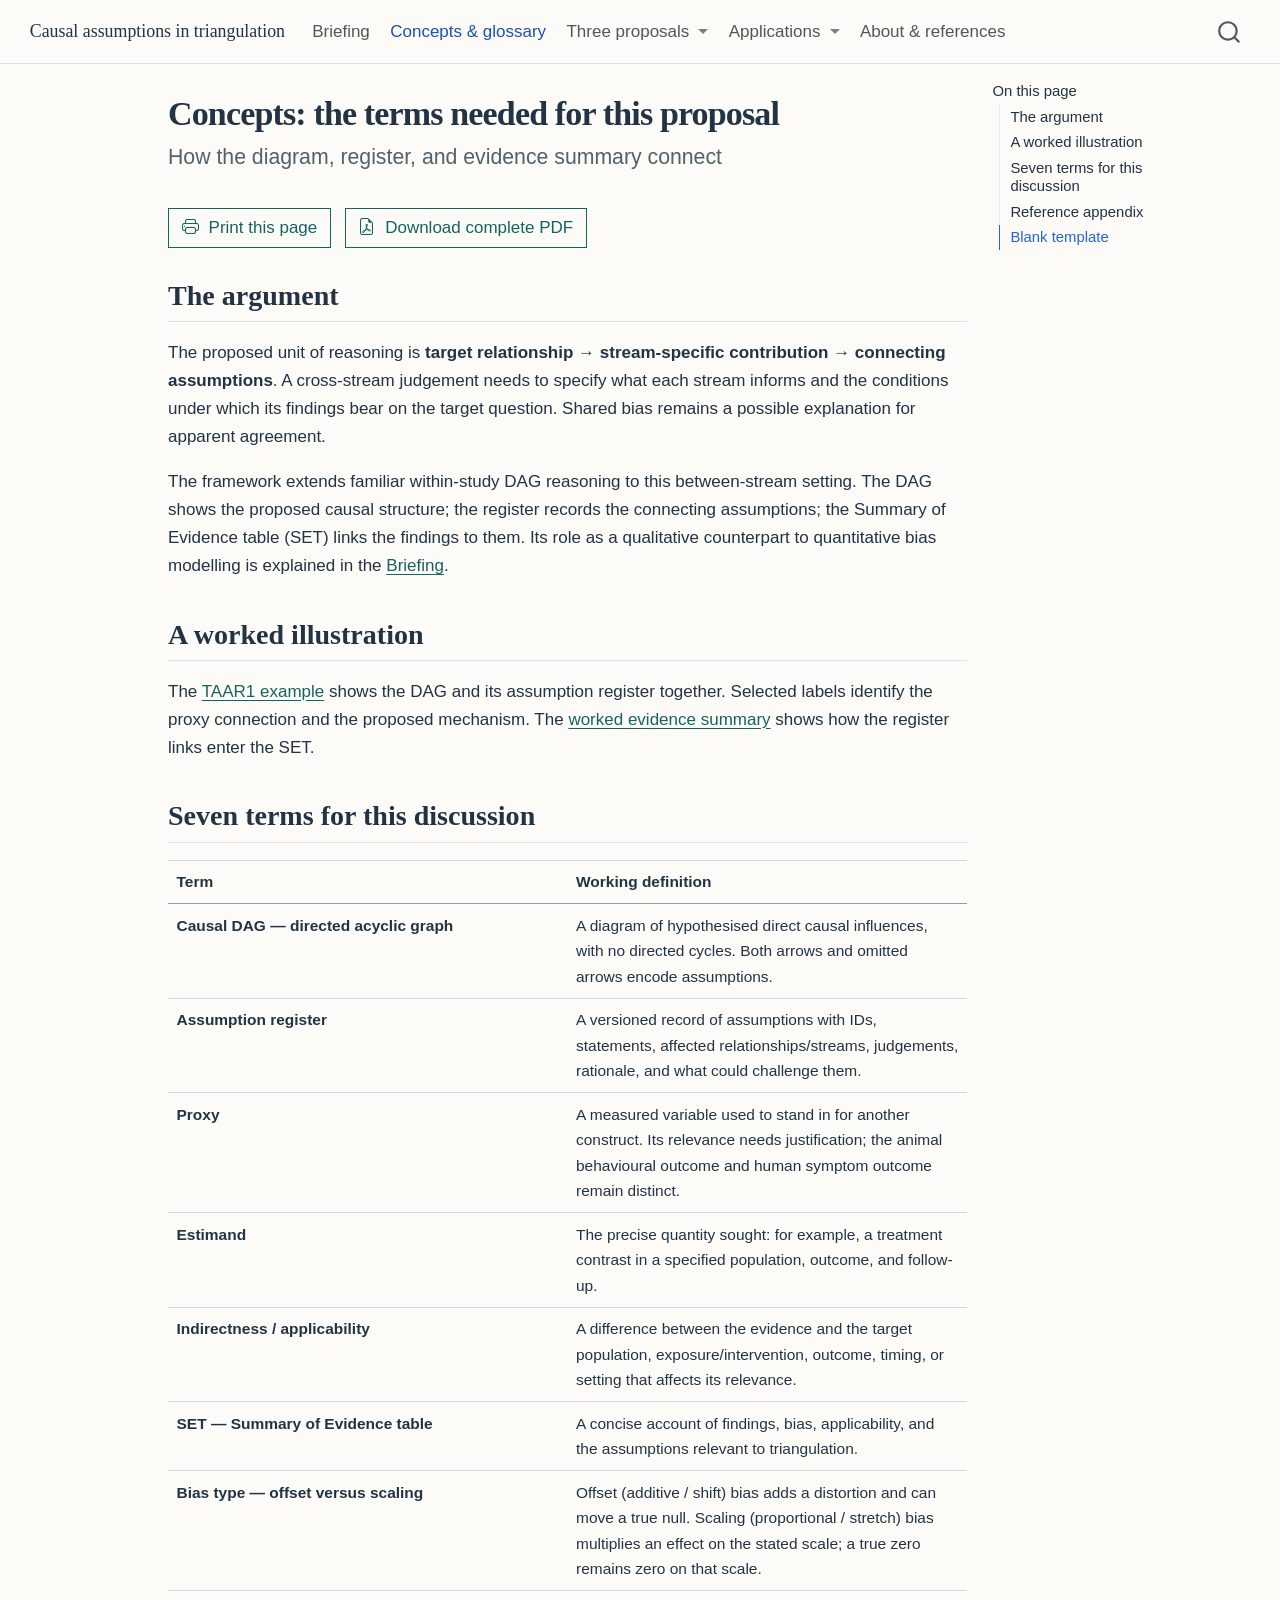
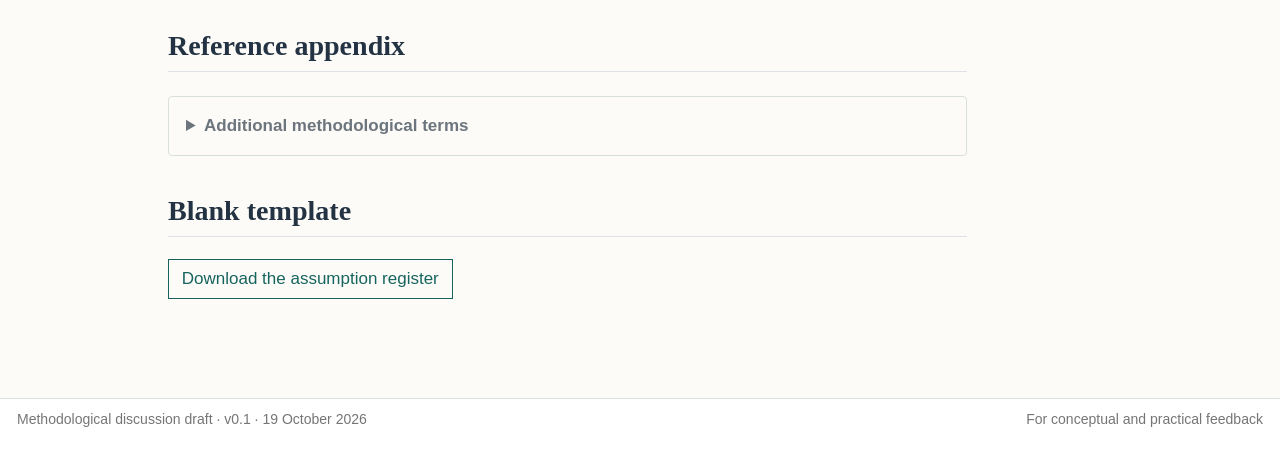
==== concepts.html @ 98d721c9 "Publish reviewed triangulation framework website" ====
<!DOCTYPE html>
<html xmlns="http://www.w3.org/1999/xhtml" lang="en-GB" xml:lang="en-GB"><head>

<meta charset="utf-8">
<meta name="generator" content="quarto-1.9.37">

<meta name="viewport" content="width=device-width, initial-scale=1.0, user-scalable=yes">


<title>Concepts: the terms needed for this proposal – Causal assumptions in triangulation</title>
<style>
/* Default styles provided by pandoc.
** See https://pandoc.org/MANUAL.html#variables-for-html for config info.
*/
code{white-space: pre-wrap;}
span.smallcaps{font-variant: small-caps;}
div.columns{display: flex; gap: min(4vw, 1.5em);}
div.column{flex: auto; overflow-x: auto;}
div.hanging-indent{margin-left: 1.5em; text-indent: -1.5em;}
ul.task-list{list-style: none;}
ul.task-list li input[type="checkbox"] {
  width: 0.8em;
  margin: 0 0.8em 0.2em -1em; /* quarto-specific, see https://github.com/quarto-dev/quarto-cli/issues/4556 */ 
  vertical-align: middle;
}
</style>


<script src="site_libs/quarto-nav/quarto-nav.js"></script>
<script src="site_libs/quarto-nav/headroom.min.js"></script>
<script src="site_libs/clipboard/clipboard.min.js"></script>
<script src="site_libs/quarto-search/autocomplete.umd.js"></script>
<script src="site_libs/quarto-search/fuse.min.js"></script>
<script src="site_libs/quarto-search/quarto-search.js"></script>
<meta name="quarto:offset" content="./">
<script src="site_libs/quarto-html/quarto.js" type="module"></script>
<script src="site_libs/quarto-html/tabsets/tabsets.js" type="module"></script>
<script src="site_libs/quarto-html/popper.min.js"></script>
<script src="site_libs/quarto-html/tippy.umd.min.js"></script>
<script src="site_libs/quarto-html/anchor.min.js"></script>
<link href="site_libs/quarto-html/tippy.css" rel="stylesheet">
<link href="site_libs/quarto-html/quarto-syntax-highlighting-7f8f88aac4f3542376d5c11b86a4c14d.css" rel="stylesheet" id="quarto-text-highlighting-styles">
<script src="site_libs/bootstrap/bootstrap.min.js"></script>
<link href="site_libs/bootstrap/bootstrap-icons.css" rel="stylesheet">
<link href="site_libs/bootstrap/bootstrap-26d9cc88ab9604001aabd73cb1ea1d8f.min.css" rel="stylesheet" append-hash="true" id="quarto-bootstrap" data-mode="light">
<script id="quarto-search-options" type="application/json">{
  "location": "navbar",
  "copy-button": false,
  "collapse-after": 3,
  "panel-placement": "end",
  "type": "overlay",
  "limit": 50,
  "keyboard-shortcut": [
    "f",
    "/",
    "s"
  ],
  "show-item-context": false,
  "language": {
    "search-no-results-text": "No results",
    "search-matching-documents-text": "matching documents",
    "search-copy-link-title": "Copy link to search",
    "search-hide-matches-text": "Hide additional matches",
    "search-more-match-text": "more match in this document",
    "search-more-matches-text": "more matches in this document",
    "search-clear-button-title": "Clear",
    "search-text-placeholder": "",
    "search-detached-cancel-button-title": "Cancel",
    "search-submit-button-title": "Submit",
    "search-label": "Search"
  }
}</script>
<style>html{ scroll-behavior: smooth; }</style>


<link rel="stylesheet" href="assets/styles.css">
</head>

<body class="nav-fixed quarto-light">

<div id="quarto-search-results"></div>
  <header id="quarto-header" class="headroom fixed-top">
    <nav class="navbar navbar-expand-lg " data-bs-theme="dark">
      <div class="navbar-container container-fluid">
      <div class="navbar-brand-container mx-auto">
    <a class="navbar-brand" href="./index.html">
    <span class="navbar-title">Causal assumptions in triangulation</span>
    </a>
  </div>
            <div id="quarto-search" class="" title="Search"></div>
          <button class="navbar-toggler" type="button" data-bs-toggle="collapse" data-bs-target="#navbarCollapse" aria-controls="navbarCollapse" role="menu" aria-expanded="false" aria-label="Toggle navigation" onclick="if (window.quartoToggleHeadroom) { window.quartoToggleHeadroom(); }">
  <span class="navbar-toggler-icon"></span>
</button>
          <div class="collapse navbar-collapse" id="navbarCollapse">
            <ul class="navbar-nav navbar-nav-scroll me-auto">
  <li class="nav-item">
    <a class="nav-link" href="./index.html"> 
<span class="menu-text">Briefing</span></a>
  </li>  
  <li class="nav-item">
    <a class="nav-link active" href="./concepts.html" aria-current="page"> 
<span class="menu-text">Concepts &amp; glossary</span></a>
  </li>  
  <li class="nav-item dropdown ">
    <a class="nav-link dropdown-toggle" href="#" id="nav-menu-three-proposals" role="link" data-bs-toggle="dropdown" aria-expanded="false">
 <span class="menu-text">Three proposals</span>
    </a>
    <ul class="dropdown-menu" aria-labelledby="nav-menu-three-proposals">    
        <li>
    <a class="dropdown-item" href="./protocol.html">
 <span class="dropdown-text">1 · Protocol templates</span></a>
  </li>  
        <li>
    <a class="dropdown-item" href="./worksheet.html">
 <span class="dropdown-text">2 · Meeting worksheet</span></a>
  </li>  
        <li>
    <a class="dropdown-item" href="./reporting.html">
 <span class="dropdown-text">3 · Reporting and evidence summary</span></a>
  </li>  
    </ul>
  </li>
  <li class="nav-item dropdown ">
    <a class="nav-link dropdown-toggle" href="#" id="nav-menu-applications" role="link" data-bs-toggle="dropdown" aria-expanded="false">
 <span class="menu-text">Applications</span>
    </a>
    <ul class="dropdown-menu" aria-labelledby="nav-menu-applications">    
        <li>
    <a class="dropdown-item" href="./taar1.html">
 <span class="dropdown-text">TAAR1 · Retrospective</span></a>
  </li>  
        <li>
    <a class="dropdown-item" href="./lsr8.html">
 <span class="dropdown-text">LSR8 · Ongoing</span></a>
  </li>  
    </ul>
  </li>
  <li class="nav-item">
    <a class="nav-link" href="./sources.html"> 
<span class="menu-text">About &amp; references</span></a>
  </li>  
</ul>
          </div> <!-- /navcollapse -->
            <div class="quarto-navbar-tools">
</div>
      </div> <!-- /container-fluid -->
    </nav>
</header>
<!-- content -->
<div id="quarto-content" class="quarto-container page-columns page-rows-contents page-layout-article page-navbar">
<!-- sidebar -->
<!-- margin-sidebar -->
    <div id="quarto-margin-sidebar" class="sidebar margin-sidebar">
        <nav id="TOC" role="doc-toc" class="toc-active">
    <h2 id="toc-title">On this page</h2>
   
  <ul class="collapse">
  <li><a href="#the-argument" id="toc-the-argument" class="nav-link active" data-scroll-target="#the-argument">The argument</a></li>
  <li><a href="#worked-register" id="toc-worked-register" class="nav-link" data-scroll-target="#worked-register">A worked illustration</a></li>
  <li><a href="#seven-terms-for-this-discussion" id="toc-seven-terms-for-this-discussion" class="nav-link" data-scroll-target="#seven-terms-for-this-discussion">Seven terms for this discussion</a></li>
  <li><a href="#reference-appendix" id="toc-reference-appendix" class="nav-link" data-scroll-target="#reference-appendix">Reference appendix</a></li>
  <li><a href="#blank-template" id="toc-blank-template" class="nav-link" data-scroll-target="#blank-template">Blank template</a></li>
  </ul>
</nav>
    </div>
<!-- main -->
<main class="content" id="quarto-document-content">

<header id="title-block-header" class="quarto-title-block default">
<div class="quarto-title">
<h1 class="title">Concepts: the terms needed for this proposal</h1>
<p class="subtitle lead">How the diagram, register, and evidence summary connect</p>
</div>



<div class="quarto-title-meta">

    
  
    
  </div>
  


</header>

<nav class="document-actions" aria-label="Print and download">
<button type="button" class="btn btn-outline-primary" data-print-page="">
<i class="bi bi-printer" aria-hidden="true"></i> Print this page
</button>
<a class="btn btn-outline-primary" href="downloads/causal-assumptions-complete.pdf" download=""><i class="bi bi-file-earmark-pdf" aria-hidden="true"></i> Download complete PDF</a>
</nav>
<section id="the-argument" class="level2">
<h2 class="anchored" data-anchor-id="the-argument">The argument</h2>
<p>The proposed unit of reasoning is <strong>target relationship → stream-specific contribution → connecting assumptions</strong>. A cross-stream judgement needs to specify what each stream informs and the conditions under which its findings bear on the target question. Shared bias remains a possible explanation for apparent agreement.</p>
<p>The framework extends familiar within-study DAG reasoning to this between-stream setting. The DAG shows the proposed causal structure; the register records the connecting assumptions; the Summary of Evidence table (SET) links the findings to them. Its role as a qualitative counterpart to quantitative bias modelling is explained in the <a href="./index.html#where-this-sits-methodologically">Briefing</a>.</p>
</section>
<section id="worked-register" class="level2">
<h2 class="anchored" data-anchor-id="worked-register">A worked illustration</h2>
<p>The <a href="./taar1.html#taar1-dag">TAAR1 example</a> shows the DAG and its assumption register together. Selected labels identify the proxy connection and the proposed mechanism. The <a href="./reporting.html#worked-set">worked evidence summary</a> shows how the register links enter the SET.</p>
</section>
<section id="seven-terms-for-this-discussion" class="level2">
<h2 class="anchored" data-anchor-id="seven-terms-for-this-discussion">Seven terms for this discussion</h2>
<table class="caption-top table">
<colgroup>
<col style="width: 50%">
<col style="width: 50%">
</colgroup>
<thead>
<tr class="header">
<th>Term</th>
<th>Working definition</th>
</tr>
</thead>
<tbody>
<tr class="odd">
<td><span id="term-dag"><strong>Causal DAG — directed acyclic graph</strong></span></td>
<td>A diagram of hypothesised direct causal influences, with no directed cycles. Both arrows and omitted arrows encode assumptions.</td>
</tr>
<tr class="even">
<td><span id="term-assumption-register"><strong>Assumption register</strong></span></td>
<td>A versioned record of assumptions with IDs, statements, affected relationships/streams, judgements, rationale, and what could challenge them.</td>
</tr>
<tr class="odd">
<td><span id="term-proxy"><strong>Proxy</strong></span></td>
<td>A measured variable used to stand in for another construct. Its relevance needs justification; the animal behavioural outcome and human symptom outcome remain distinct.</td>
</tr>
<tr class="even">
<td><span id="term-estimand"><strong>Estimand</strong></span></td>
<td>The precise quantity sought: for example, a treatment contrast in a specified population, outcome, and follow-up.</td>
</tr>
<tr class="odd">
<td><span id="term-indirectness"><strong>Indirectness / applicability</strong></span></td>
<td>A difference between the evidence and the target population, exposure/intervention, outcome, timing, or setting that affects its relevance.</td>
</tr>
<tr class="even">
<td><span id="term-set"><strong>SET — Summary of Evidence table</strong></span></td>
<td>A concise account of findings, bias, applicability, and the assumptions relevant to triangulation.</td>
</tr>
<tr class="odd">
<td><span id="term-bias-type"><strong>Bias type — offset versus scaling</strong></span></td>
<td>Offset (additive / shift) bias adds a distortion and can move a true null. Scaling (proportional / stretch) bias multiplies an effect on the stated scale; a true zero remains zero on that scale.</td>
</tr>
</tbody>
</table>
</section>
<section id="reference-appendix" class="level2">
<h2 class="anchored" data-anchor-id="reference-appendix">Reference appendix</h2>
<details>
<summary>
Additional methodological terms
</summary>
<p>These definitions retain the rest of the source glossary for reference.</p>
<table class="caption-top table">
<colgroup>
<col style="width: 50%">
<col style="width: 50%">
</colgroup>
<thead>
<tr class="header">
<th>Term</th>
<th>Working definition</th>
</tr>
</thead>
<tbody>
<tr class="odd">
<td><span id="term-node"><strong>Node</strong></span></td>
<td>A variable in the diagram, such as exposure, a mediator, or an outcome.</td>
</tr>
<tr class="even">
<td><span id="term-edge"><strong>Edge / arrow</strong></span></td>
<td>An assumed direct causal influence between two nodes. A target question can concern several paths rather than one arrow.</td>
</tr>
<tr class="odd">
<td><span id="term-effects"><strong>Direct versus total effect</strong></span></td>
<td>A direct effect excludes pathways through specified mediators; a total effect includes pathways through them. A trial’s total-effect estimate should not automatically be attached to a direct arrow.</td>
</tr>
<tr class="even">
<td><span id="term-confounder"><strong>Confounder</strong></span></td>
<td>A variable that causally influences both exposure and outcome, creating a non-causal route between them.</td>
</tr>
<tr class="odd">
<td><span id="term-effect-modifier"><strong>Effect modifier</strong></span></td>
<td>A characteristic across whose values an effect differs on a specified scale. It is not necessarily a confounder.</td>
</tr>
<tr class="even">
<td><span id="term-mediator"><strong>Mediator</strong></span></td>
<td>A variable on a causal pathway, such as exposure → mediator → outcome. Adjusting for it can change the quantity being estimated.</td>
</tr>
<tr class="odd">
<td><span id="term-collider"><strong>Collider</strong></span></td>
<td>A variable caused by two other variables. Conditioning on it can open a non-causal path.</td>
</tr>
<tr class="even">
<td><span id="term-modes"><strong>Scoping mode versus hypothesis mode</strong></span></td>
<td>Scoping mode uses the diagram to clarify the question and evidence contributions. Hypothesis mode makes proposed pathways explicit for examination. Record the diagram’s purpose and when it was introduced.</td>
</tr>
<tr class="odd">
<td><span id="term-smd"><strong>SMD — standardised mean difference</strong></span></td>
<td>An effect expressed in standard-deviation units. Similar units do not make different outcomes or target quantities equivalent.</td>
</tr>
<tr class="even">
<td><span id="term-bias-direction"><strong>Bias direction — towards or away from the null</strong></span></td>
<td>How a bias is expected to move an estimate relative to the true value, for a specified contrast and scale. Direction may be uncertain or involve crossing the null.</td>
</tr>
<tr class="odd">
<td><span id="term-triangulation"><strong>Triangulation</strong></span></td>
<td>Drawing an interpretation across evidence contributions while examining their different and shared key sources of bias and assumptions.</td>
</tr>
<tr class="even">
<td><span id="term-orthogonality"><strong>Orthogonality / differing bias structures</strong></span></td>
<td>The extent to which key bias mechanisms differ across streams. Independence needs justification; different design labels alone do not establish it.</td>
</tr>
<tr class="odd">
<td><span id="term-scaffolding"><strong>Causal-assumption framework (“scaffolding”)</strong></span></td>
<td>The proposed structure connecting the DAG, explicit assumptions, evidence summaries, meeting deliberation, and reporting.</td>
</tr>
<tr class="even">
<td><span id="term-assumption-types"><strong>Assumption types</strong></span></td>
<td>Four proposed categories: structural, identifying, proxy, and indirectness/applicability, defined below.</td>
</tr>
<tr class="odd">
<td><span id="term-structural"><strong>Structural assumption</strong></span></td>
<td>A claim about a causal relationship or its absence, such as the proposed dopamine pathway in TAAR1 (A3).</td>
</tr>
<tr class="even">
<td><span id="term-identifying"><strong>Identifying assumption</strong></span></td>
<td>A condition needed for a study’s estimate to identify the stated causal quantity, such as sufficient confounding control for an observational contrast.</td>
</tr>
<tr class="odd">
<td><span id="term-proxy-assumption"><strong>Proxy assumption</strong></span></td>
<td>A claim that a measured proxy is informative about the target construct, such as the contested TAAR1 animal-to-human connection (A1).</td>
</tr>
<tr class="even">
<td><span id="term-indirectness-assumption"><strong>Indirectness assumption</strong></span></td>
<td>A claim about the extent to which findings transfer to the target population, intervention/exposure, outcome, or setting.</td>
</tr>
<tr class="odd">
<td><span id="term-query"><strong>Target relationship / causal query</strong></span></td>
<td>The question the review seeks to answer. It may concern an association, a total effect, a direct effect, or a mediated pathway.</td>
</tr>
<tr class="even">
<td><span id="term-stream"><strong>Evidence stream</strong></span></td>
<td>Evidence grouped by a relevant design or inferential approach; distinct identifying assumptions can require separate streams.</td>
</tr>
<tr class="odd">
<td><span id="term-map"><strong>Evidence contribution map</strong></span></td>
<td>A table showing what each stream can inform and which assumptions connect it to the target question.</td>
</tr>
<tr class="even">
<td><span id="term-log"><strong>Decision log</strong></span></td>
<td>A dated record of changes, reasons, and ownership, linking successive diagram and register versions.</td>
</tr>
</tbody>
</table>
</details>
</section>
<section id="blank-template" class="level2">
<h2 class="anchored" data-anchor-id="blank-template">Blank template</h2>
<p><a href="downloads/assumption-register.csv" class="btn btn-outline-primary" download="assumption-register.csv">Download the assumption register</a></p>


</section>

</main> <!-- /main -->
<script src="assets/print.js" defer=""></script>
<script id="quarto-html-after-body" type="application/javascript">
  window.document.addEventListener("DOMContentLoaded", function (event) {
    const icon = "";
    const anchorJS = new window.AnchorJS();
    anchorJS.options = {
      placement: 'right',
      icon: icon
    };
    anchorJS.add('.anchored');
    const isCodeAnnotation = (el) => {
      for (const clz of el.classList) {
        if (clz.startsWith('code-annotation-')) {                     
          return true;
        }
      }
      return false;
    }
    const onCopySuccess = function(e) {
      // button target
      const button = e.trigger;
      // don't keep focus
      button.blur();
      // flash "checked"
      button.classList.add('code-copy-button-checked');
      var currentTitle = button.getAttribute("title");
      button.setAttribute("title", "Copied!");
      let tooltip;
      if (window.bootstrap) {
        button.setAttribute("data-bs-toggle", "tooltip");
        button.setAttribute("data-bs-placement", "left");
        button.setAttribute("data-bs-title", "Copied!");
        tooltip = new bootstrap.Tooltip(button, 
          { trigger: "manual", 
            customClass: "code-copy-button-tooltip",
            offset: [0, -8]});
        tooltip.show();    
      }
      setTimeout(function() {
        if (tooltip) {
          tooltip.hide();
          button.removeAttribute("data-bs-title");
          button.removeAttribute("data-bs-toggle");
          button.removeAttribute("data-bs-placement");
        }
        button.setAttribute("title", currentTitle);
        button.classList.remove('code-copy-button-checked');
      }, 1000);
      // clear code selection
      e.clearSelection();
    }
    const getTextToCopy = function(trigger) {
      const outerScaffold = trigger.parentElement.cloneNode(true);
      const codeEl = outerScaffold.querySelector('code');
      for (const childEl of codeEl.children) {
        if (isCodeAnnotation(childEl)) {
          childEl.remove();
        }
      }
      return codeEl.innerText;
    }
    const clipboard = new window.ClipboardJS('.code-copy-button:not([data-in-quarto-modal])', {
      text: getTextToCopy
    });
    clipboard.on('success', onCopySuccess);
    if (window.document.getElementById('quarto-embedded-source-code-modal')) {
      const clipboardModal = new window.ClipboardJS('.code-copy-button[data-in-quarto-modal]', {
        text: getTextToCopy,
        container: window.document.getElementById('quarto-embedded-source-code-modal')
      });
      clipboardModal.on('success', onCopySuccess);
    }
      var localhostRegex = new RegExp(/^(?:http|https):\/\/localhost\:?[0-9]*\//);
      var mailtoRegex = new RegExp(/^mailto:/);
        var filterRegex = new RegExp("https:\/\/abannachbrown\.github\.io\/triangulation-framework\/");
      var isInternal = (href) => {
          return filterRegex.test(href) || localhostRegex.test(href) || mailtoRegex.test(href);
      }
      // Inspect non-navigation links and adorn them if external
     var links = window.document.querySelectorAll('a[href]:not(.nav-link):not(.navbar-brand):not(.toc-action):not(.sidebar-link):not(.sidebar-item-toggle):not(.pagination-link):not(.no-external):not([aria-hidden]):not(.dropdown-item):not(.quarto-navigation-tool):not(.about-link)');
      for (var i=0; i<links.length; i++) {
        const link = links[i];
        if (!isInternal(link.href)) {
          // undo the damage that might have been done by quarto-nav.js in the case of
          // links that we want to consider external
          if (link.dataset.originalHref !== undefined) {
            link.href = link.dataset.originalHref;
          }
            // target, if specified
            link.setAttribute("target", "_blank");
            if (link.getAttribute("rel") === null) {
              link.setAttribute("rel", "noopener");
            }
        }
      }
    function tippyHover(el, contentFn, onTriggerFn, onUntriggerFn) {
      const config = {
        allowHTML: true,
        maxWidth: 500,
        delay: 100,
        arrow: false,
        appendTo: function(el) {
            return el.parentElement;
        },
        interactive: true,
        interactiveBorder: 10,
        theme: 'quarto',
        placement: 'bottom-start',
      };
      if (contentFn) {
        config.content = contentFn;
      }
      if (onTriggerFn) {
        config.onTrigger = onTriggerFn;
      }
      if (onUntriggerFn) {
        config.onUntrigger = onUntriggerFn;
      }
      window.tippy(el, config); 
    }
    const noterefs = window.document.querySelectorAll('a[role="doc-noteref"]');
    for (var i=0; i<noterefs.length; i++) {
      const ref = noterefs[i];
      tippyHover(ref, function() {
        // use id or data attribute instead here
        let href = ref.getAttribute('data-footnote-href') || ref.getAttribute('href');
        try { href = new URL(href).hash; } catch {}
        const id = href.replace(/^#\/?/, "");
        const note = window.document.getElementById(id);
        if (note) {
          return note.innerHTML;
        } else {
          return "";
        }
      });
    }
    const xrefs = window.document.querySelectorAll('a.quarto-xref');
    const processXRef = (id, note) => {
      // Strip column container classes
      const stripColumnClz = (el) => {
        el.classList.remove("page-full", "page-columns");
        if (el.children) {
          for (const child of el.children) {
            stripColumnClz(child);
          }
        }
      }
      stripColumnClz(note)
      if (id === null || id.startsWith('sec-')) {
        // Special case sections, only their first couple elements
        const container = document.createElement("div");
        if (note.children && note.children.length > 2) {
          container.appendChild(note.children[0].cloneNode(true));
          for (let i = 1; i < note.children.length; i++) {
            const child = note.children[i];
            if (child.tagName === "P" && child.innerText === "") {
              continue;
            } else {
              container.appendChild(child.cloneNode(true));
              break;
            }
          }
          if (window.Quarto?.typesetMath) {
            window.Quarto.typesetMath(container);
          }
          return container.innerHTML
        } else {
          if (window.Quarto?.typesetMath) {
            window.Quarto.typesetMath(note);
          }
          return note.innerHTML;
        }
      } else {
        // Remove any anchor links if they are present
        const anchorLink = note.querySelector('a.anchorjs-link');
        if (anchorLink) {
          anchorLink.remove();
        }
        if (window.Quarto?.typesetMath) {
          window.Quarto.typesetMath(note);
        }
        if (note.classList.contains("callout")) {
          return note.outerHTML;
        } else {
          return note.innerHTML;
        }
      }
    }
    for (var i=0; i<xrefs.length; i++) {
      const xref = xrefs[i];
      tippyHover(xref, undefined, function(instance) {
        instance.disable();
        let url = xref.getAttribute('href');
        let hash = undefined; 
        if (url.startsWith('#')) {
          hash = url;
        } else {
          try { hash = new URL(url).hash; } catch {}
        }
        if (hash) {
          const id = hash.replace(/^#\/?/, "");
          const note = window.document.getElementById(id);
          if (note !== null) {
            try {
              const html = processXRef(id, note.cloneNode(true));
              instance.setContent(html);
            } finally {
              instance.enable();
              instance.show();
            }
          } else {
            // See if we can fetch this
            fetch(url.split('#')[0])
            .then(res => res.text())
            .then(html => {
              const parser = new DOMParser();
              const htmlDoc = parser.parseFromString(html, "text/html");
              const note = htmlDoc.getElementById(id);
              if (note !== null) {
                const html = processXRef(id, note);
                instance.setContent(html);
              } 
            }).finally(() => {
              instance.enable();
              instance.show();
            });
          }
        } else {
          // See if we can fetch a full url (with no hash to target)
          // This is a special case and we should probably do some content thinning / targeting
          fetch(url)
          .then(res => res.text())
          .then(html => {
            const parser = new DOMParser();
            const htmlDoc = parser.parseFromString(html, "text/html");
            const note = htmlDoc.querySelector('main.content');
            if (note !== null) {
              // This should only happen for chapter cross references
              // (since there is no id in the URL)
              // remove the first header
              if (note.children.length > 0 && note.children[0].tagName === "HEADER") {
                note.children[0].remove();
              }
              const html = processXRef(null, note);
              instance.setContent(html);
            } 
          }).finally(() => {
            instance.enable();
            instance.show();
          });
        }
      }, function(instance) {
      });
    }
        let selectedAnnoteEl;
        const selectorForAnnotation = ( cell, annotation) => {
          let cellAttr = 'data-code-cell="' + cell + '"';
          let lineAttr = 'data-code-annotation="' +  annotation + '"';
          const selector = 'span[' + cellAttr + '][' + lineAttr + ']';
          return selector;
        }
        const selectCodeLines = (annoteEl) => {
          const doc = window.document;
          const targetCell = annoteEl.getAttribute("data-target-cell");
          const targetAnnotation = annoteEl.getAttribute("data-target-annotation");
          const annoteSpan = window.document.querySelector(selectorForAnnotation(targetCell, targetAnnotation));
          const lines = annoteSpan.getAttribute("data-code-lines").split(",");
          const lineIds = lines.map((line) => {
            return targetCell + "-" + line;
          })
          let top = null;
          let height = null;
          let parent = null;
          if (lineIds.length > 0) {
              //compute the position of the single el (top and bottom and make a div)
              const el = window.document.getElementById(lineIds[0]);
              top = el.offsetTop;
              height = el.offsetHeight;
              parent = el.parentElement.parentElement;
            if (lineIds.length > 1) {
              const lastEl = window.document.getElementById(lineIds[lineIds.length - 1]);
              const bottom = lastEl.offsetTop + lastEl.offsetHeight;
              height = bottom - top;
            }
            if (top !== null && height !== null && parent !== null) {
              // cook up a div (if necessary) and position it 
              let div = window.document.getElementById("code-annotation-line-highlight");
              if (div === null) {
                div = window.document.createElement("div");
                div.setAttribute("id", "code-annotation-line-highlight");
                div.style.position = 'absolute';
                parent.appendChild(div);
              }
              div.style.top = top - 2 + "px";
              div.style.height = height + 4 + "px";
              div.style.left = 0;
              let gutterDiv = window.document.getElementById("code-annotation-line-highlight-gutter");
              if (gutterDiv === null) {
                gutterDiv = window.document.createElement("div");
                gutterDiv.setAttribute("id", "code-annotation-line-highlight-gutter");
                gutterDiv.style.position = 'absolute';
                const codeCell = window.document.getElementById(targetCell);
                const gutter = codeCell.querySelector('.code-annotation-gutter');
                gutter.appendChild(gutterDiv);
              }
              gutterDiv.style.top = top - 2 + "px";
              gutterDiv.style.height = height + 4 + "px";
            }
            selectedAnnoteEl = annoteEl;
          }
        };
        const unselectCodeLines = () => {
          const elementsIds = ["code-annotation-line-highlight", "code-annotation-line-highlight-gutter"];
          elementsIds.forEach((elId) => {
            const div = window.document.getElementById(elId);
            if (div) {
              div.remove();
            }
          });
          selectedAnnoteEl = undefined;
        };
          // Handle positioning of the toggle
      window.addEventListener(
        "resize",
        throttle(() => {
          elRect = undefined;
          if (selectedAnnoteEl) {
            selectCodeLines(selectedAnnoteEl);
          }
        }, 10)
      );
      function throttle(fn, ms) {
      let throttle = false;
      let timer;
        return (...args) => {
          if(!throttle) { // first call gets through
              fn.apply(this, args);
              throttle = true;
          } else { // all the others get throttled
              if(timer) clearTimeout(timer); // cancel #2
              timer = setTimeout(() => {
                fn.apply(this, args);
                timer = throttle = false;
              }, ms);
          }
        };
      }
        // Attach click handler to the DT
        const annoteDls = window.document.querySelectorAll('dt[data-target-cell]');
        for (const annoteDlNode of annoteDls) {
          annoteDlNode.addEventListener('click', (event) => {
            const clickedEl = event.target;
            if (clickedEl !== selectedAnnoteEl) {
              unselectCodeLines();
              const activeEl = window.document.querySelector('dt[data-target-cell].code-annotation-active');
              if (activeEl) {
                activeEl.classList.remove('code-annotation-active');
              }
              selectCodeLines(clickedEl);
              clickedEl.classList.add('code-annotation-active');
            } else {
              // Unselect the line
              unselectCodeLines();
              clickedEl.classList.remove('code-annotation-active');
            }
          });
        }
    const findCites = (el) => {
      const parentEl = el.parentElement;
      if (parentEl) {
        const cites = parentEl.dataset.cites;
        if (cites) {
          return {
            el,
            cites: cites.split(' ')
          };
        } else {
          return findCites(el.parentElement)
        }
      } else {
        return undefined;
      }
    };
    var bibliorefs = window.document.querySelectorAll('a[role="doc-biblioref"]');
    for (var i=0; i<bibliorefs.length; i++) {
      const ref = bibliorefs[i];
      const citeInfo = findCites(ref);
      if (citeInfo) {
        tippyHover(citeInfo.el, function() {
          var popup = window.document.createElement('div');
          citeInfo.cites.forEach(function(cite) {
            var citeDiv = window.document.createElement('div');
            citeDiv.classList.add('hanging-indent');
            citeDiv.classList.add('csl-entry');
            var biblioDiv = window.document.getElementById('ref-' + cite);
            if (biblioDiv) {
              citeDiv.innerHTML = biblioDiv.innerHTML;
            }
            popup.appendChild(citeDiv);
          });
          return popup.innerHTML;
        });
      }
    }
  });
  </script>
</div> <!-- /content -->
<footer class="footer">
  <div class="nav-footer">
    <div class="nav-footer-left">
<p>Methodological discussion draft · v0.1 · 19 October 2026</p>
</div>   
    <div class="nav-footer-center">
      &nbsp;
    </div>
    <div class="nav-footer-right">
<p>For conceptual and practical feedback</p>
</div>
  </div>
</footer>




<script src="site_libs/quarto-html/zenscroll-min.js"></script>
</body></html>
---- site_libs/quarto-html/tippy.css ----
.tippy-box[data-animation=fade][data-state=hidden]{opacity:0}[data-tippy-root]{max-width:calc(100vw - 10px)}.tippy-box{position:relative;background-color:#333;color:#fff;border-radius:4px;font-size:14px;line-height:1.4;white-space:normal;outline:0;transition-property:transform,visibility,opacity}.tippy-box[data-placement^=top]>.tippy-arrow{bottom:0}.tippy-box[data-placement^=top]>.tippy-arrow:before{bottom:-7px;left:0;border-width:8px 8px 0;border-top-color:initial;transform-origin:center top}.tippy-box[data-placement^=bottom]>.tippy-arrow{top:0}.tippy-box[data-placement^=bottom]>.tippy-arrow:before{top:-7px;left:0;border-width:0 8px 8px;border-bottom-color:initial;transform-origin:center bottom}.tippy-box[data-placement^=left]>.tippy-arrow{right:0}.tippy-box[data-placement^=left]>.tippy-arrow:before{border-width:8px 0 8px 8px;border-left-color:initial;right:-7px;transform-origin:center left}.tippy-box[data-placement^=right]>.tippy-arrow{left:0}.tippy-box[data-placement^=right]>.tippy-arrow:before{left:-7px;border-width:8px 8px 8px 0;border-right-color:initial;transform-origin:center right}.tippy-box[data-inertia][data-state=visible]{transition-timing-function:cubic-bezier(.54,1.5,.38,1.11)}.tippy-arrow{width:16px;height:16px;color:#333}.tippy-arrow:before{content:"";position:absolute;border-color:transparent;border-style:solid}.tippy-content{position:relative;padding:5px 9px;z-index:1}
---- site_libs/quarto-html/quarto-syntax-highlighting-7f8f88aac4f3542376d5c11b86a4c14d.css ----
/* quarto syntax highlight colors */
:root {
  --quarto-hl-ot-color: #003B4F;
  --quarto-hl-at-color: #657422;
  --quarto-hl-ss-color: #20794D;
  --quarto-hl-an-color: #5E5E5E;
  --quarto-hl-fu-color: #4758AB;
  --quarto-hl-st-color: #20794D;
  --quarto-hl-cf-color: #003B4F;
  --quarto-hl-op-color: #5E5E5E;
  --quarto-hl-er-color: #AD0000;
  --quarto-hl-bn-color: #AD0000;
  --quarto-hl-al-color: #AD0000;
  --quarto-hl-va-color: #111111;
  --quarto-hl-bu-color: inherit;
  --quarto-hl-ex-color: inherit;
  --quarto-hl-pp-color: #AD0000;
  --quarto-hl-in-color: #5E5E5E;
  --quarto-hl-vs-color: #20794D;
  --quarto-hl-wa-color: #5E5E5E;
  --quarto-hl-do-color: #5E5E5E;
  --quarto-hl-im-color: #00769E;
  --quarto-hl-ch-color: #20794D;
  --quarto-hl-dt-color: #AD0000;
  --quarto-hl-fl-color: #AD0000;
  --quarto-hl-co-color: #5E5E5E;
  --quarto-hl-cv-color: #5E5E5E;
  --quarto-hl-cn-color: #8f5902;
  --quarto-hl-sc-color: #5E5E5E;
  --quarto-hl-dv-color: #AD0000;
  --quarto-hl-kw-color: #003B4F;
}

/* other quarto variables */
:root {
  --quarto-font-monospace: SFMono-Regular, Menlo, Monaco, Consolas, "Liberation Mono", "Courier New", monospace;
}

/* syntax highlight based on Pandoc's rules */
pre > code.sourceCode > span {
  color: #003B4F;
}

code.sourceCode > span {
  color: #003B4F;
}

div.sourceCode,
div.sourceCode pre.sourceCode {
  color: #003B4F;
}

/* Normal */
code span {
  color: #003B4F;
}

/* Alert */
code span.al {
  color: #AD0000;
  font-style: inherit;
}

/* Annotation */
code span.an {
  color: #5E5E5E;
  font-style: inherit;
}

/* Attribute */
code span.at {
  color: #657422;
  font-style: inherit;
}

/* BaseN */
code span.bn {
  color: #AD0000;
  font-style: inherit;
}

/* BuiltIn */
code span.bu {
  font-style: inherit;
}

/* ControlFlow */
code span.cf {
  color: #003B4F;
  font-weight: bold;
  font-style: inherit;
}

/* Char */
code span.ch {
  color: #20794D;
  font-style: inherit;
}

/* Constant */
code span.cn {
  color: #8f5902;
  font-style: inherit;
}

/* Comment */
code span.co {
  color: #5E5E5E;
  font-style: inherit;
}

/* CommentVar */
code span.cv {
  color: #5E5E5E;
  font-style: italic;
}

/* Documentation */
code span.do {
  color: #5E5E5E;
  font-style: italic;
}

/* DataType */
code span.dt {
  color: #AD0000;
  font-style: inherit;
}

/* DecVal */
code span.dv {
  color: #AD0000;
  font-style: inherit;
}

/* Error */
code span.er {
  color: #AD0000;
  font-style: inherit;
}

/* Extension */
code span.ex {
  font-style: inherit;
}

/* Float */
code span.fl {
  color: #AD0000;
  font-style: inherit;
}

/* Function */
code span.fu {
  color: #4758AB;
  font-style: inherit;
}

/* Import */
code span.im {
  color: #00769E;
  font-style: inherit;
}

/* Information */
code span.in {
  color: #5E5E5E;
  font-style: inherit;
}

/* Keyword */
code span.kw {
  color: #003B4F;
  font-weight: bold;
  font-style: inherit;
}

/* Operator */
code span.op {
  color: #5E5E5E;
  font-style: inherit;
}

/* Other */
code span.ot {
  color: #003B4F;
  font-style: inherit;
}

/* Preprocessor */
code span.pp {
  color: #AD0000;
  font-style: inherit;
}

/* SpecialChar */
code span.sc {
  color: #5E5E5E;
  font-style: inherit;
}

/* SpecialString */
code span.ss {
  color: #20794D;
  font-style: inherit;
}

/* String */
code span.st {
  color: #20794D;
  font-style: inherit;
}

/* Variable */
code span.va {
  color: #111111;
  font-style: inherit;
}

/* VerbatimString */
code span.vs {
  color: #20794D;
  font-style: inherit;
}

/* Warning */
code span.wa {
  color: #5E5E5E;
  font-style: italic;
}

.prevent-inlining {
  content: "</";
}

/*# sourceMappingURL=789ad8cd35626ba772517505b42a116e.css.map */
---- assets/styles.css ----
:root {
  --ink: #233344;
  --teal: #17645e;
  --paper: #fcfbf7;
  --rule: #d9dfdc;
  --wash: #edf3f0;
}

body {
  color: var(--ink);
  background: var(--paper);
  font-family: -apple-system, BlinkMacSystemFont, "Segoe UI", sans-serif;
  line-height: 1.65;
}

h1, h2, h3, .navbar-brand {
  color: var(--ink);
  font-family: Georgia, "Times New Roman", serif;
}

h1 { letter-spacing: -0.025em; }
h2 { margin-top: 2.2rem; }
h3 { margin-top: 1.5rem; }
a { color: var(--teal); text-underline-offset: 0.15em; }
.subtitle { max-width: 46rem; color: #52616a; }
.navbar { border-bottom: 1px solid var(--rule); background: var(--paper) !important; }
.navbar-brand { font-size: 1.05rem; }
.nav-footer { border-top: 1px solid var(--rule); }
.draft-label { color: var(--teal); font-size: 0.75rem; font-weight: 700; letter-spacing: 0.1em; margin-bottom: 1.8rem; }
.workflow-strip { padding: 1.2rem 1.4rem; margin: 1.5rem 0; background: var(--wash); border-left: 3px solid var(--teal); }
.small-note { color: #52616a; font-size: 0.87rem; }
table { font-size: 0.91rem; }
th { color: var(--ink); }
.btn { margin: 0.3rem 0.4rem 0.3rem 0; }
.btn-primary { background: var(--teal); border-color: var(--teal); }
.btn-primary:hover, .btn-primary:focus-visible { background: #114b46; border-color: #114b46; }
.btn-outline-primary { color: var(--teal); border-color: var(--teal); }
.btn-outline-primary:hover, .btn-outline-primary:focus-visible { background: var(--teal); border-color: var(--teal); color: white; }
figure { margin: 1.6rem 0; }
figure img { background: white; }
figcaption { font-size: 0.85rem; line-height: 1.5; }
details { margin: 1.4rem 0; padding: 0.9rem 1rem; border: 1px solid var(--rule); border-radius: 4px; }
summary { cursor: pointer; color: var(--teal); font-weight: 600; }
details[open] > summary { margin-bottom: 1rem; }
.proposed-amendment { margin: 0.8rem 0 1.5rem; padding-left: 1rem; border-left: 3px solid #d2ac36; }
.proposed-amendment mark { background: #fff2a8; color: var(--ink); padding: 0.05em 0.12em; box-decoration-break: clone; -webkit-box-decoration-break: clone; }
.set-table { overflow-x: auto; margin: 1.2rem 0; }
.set-table:focus-visible { outline: 3px solid #a8cdc5; outline-offset: 3px; }
.set-table table { width: 100%; min-width: 70rem; font-size: 0.85rem; }
.set-table th, .set-table td { vertical-align: top; }
.set-table th:last-child, .set-table td:last-child { background: #fff5cc; min-width: 16rem; }
.document-actions { display: flex; flex-wrap: wrap; gap: 0.4rem; margin: 0 0 1.5rem; }
.document-actions .bi { margin-right: 0.3rem; }
.print-tab-heading { display: none; }

@media (max-width: 650px) {
  .navbar-brand { white-space: normal; max-width: 75vw; }
}

@media print {
  @page { size: A4 landscape; margin: 15mm; }
  body { background: white; font-size: 10pt; }
  .navbar, .nav-footer, #quarto-margin-sidebar, #quarto-sidebar, .document-actions,
  .nav-tabs, .anchorjs-link, .quarto-navigation-tool { display: none !important; }
  #quarto-content, main.content { display: block; width: 100%; max-width: none; margin: 0 !important; padding: 0 !important; }
  details { border: none; padding: 0; }
  details > :not(summary) { display: block !important; }
  .panel-tabset .tab-content > .tab-pane { display: block !important; opacity: 1 !important; }
  .print-tab-heading { display: block; }
  .set-table, .table-responsive { overflow: visible !important; }
  table, .set-table table { width: 100%; min-width: 0; table-layout: fixed; font-size: 8pt; }
  th, td, .set-table th:last-child, .set-table td:last-child { min-width: 0; overflow-wrap: anywhere; }
  tr, figure { break-inside: avoid; }
  h2, h3, summary { break-after: avoid; }
  img { max-width: 100% !important; max-height: 155mm; object-fit: contain; }
  a { color: inherit; }
}
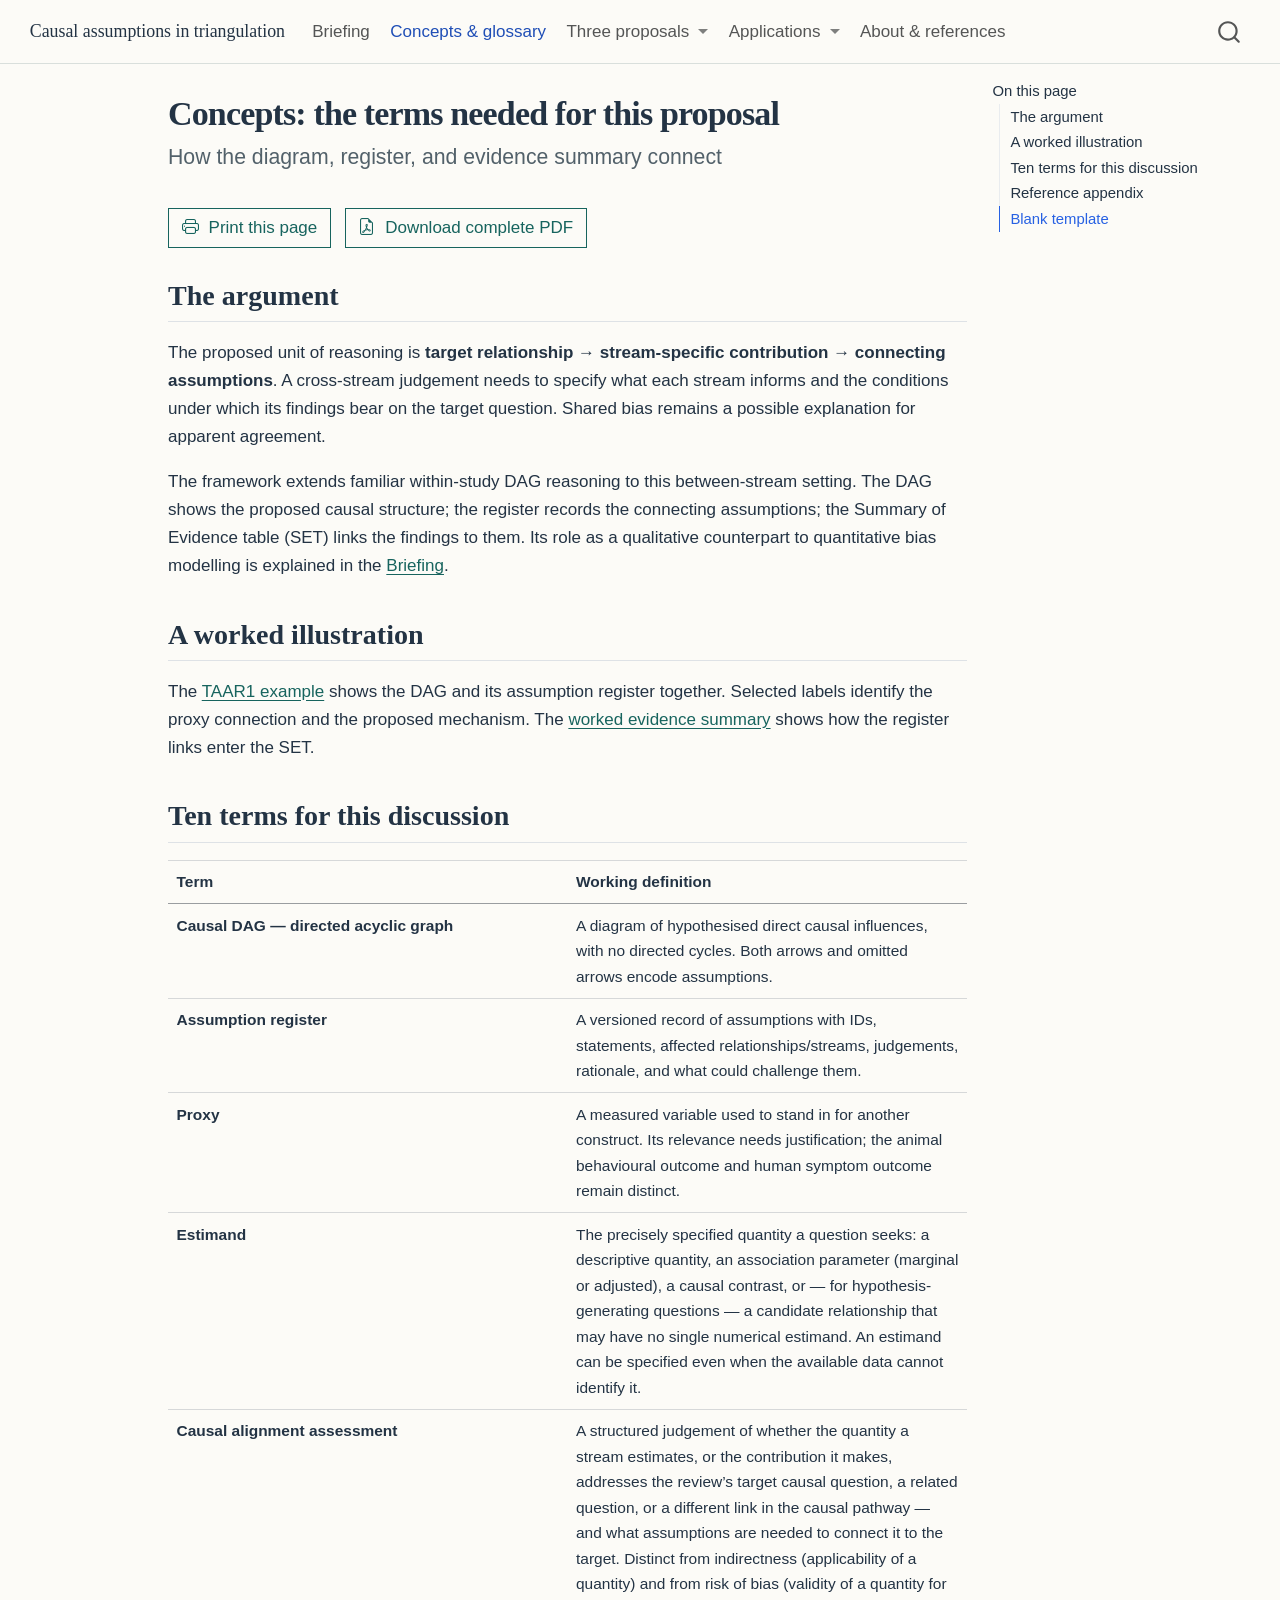
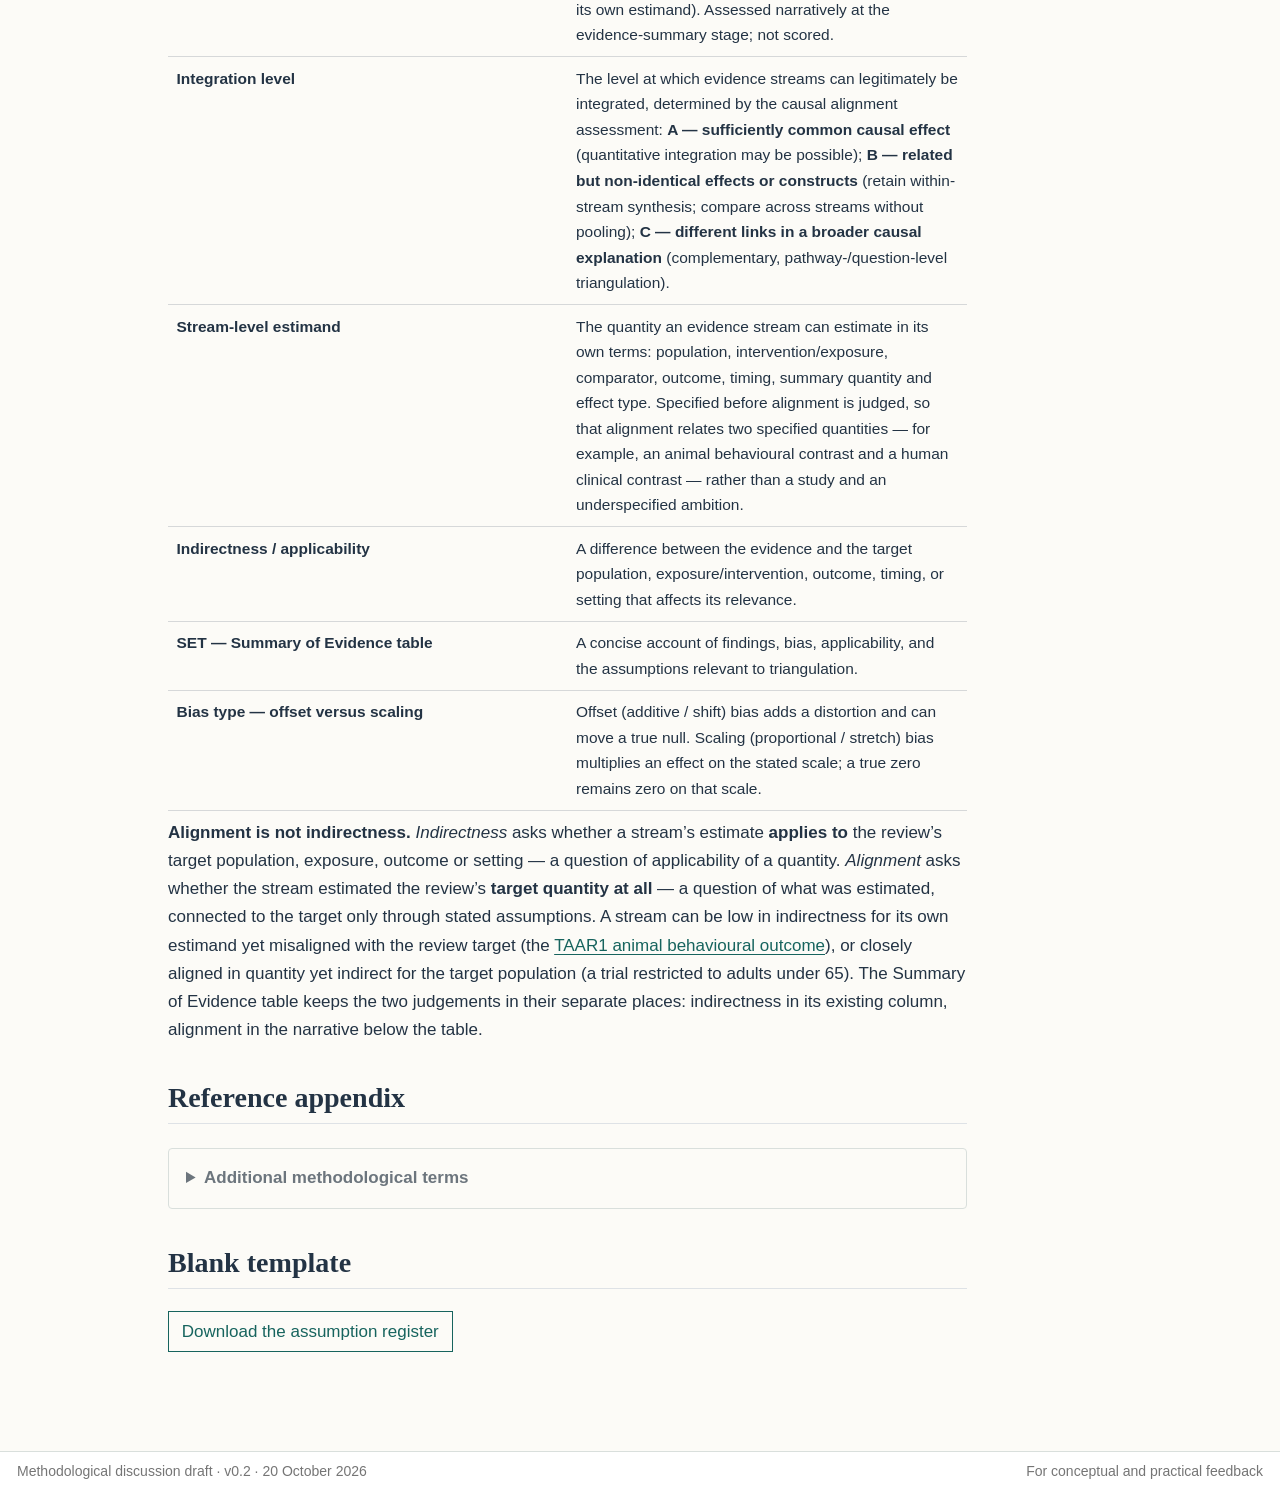
==== commit 77ead1c6: "Add estimand specification and causal alignment guidance" ====
--- a/concepts.html
+++ b/concepts.html
@@ -157,7 +157,7 @@
   <ul class="collapse">
   <li><a href="#the-argument" id="toc-the-argument" class="nav-link active" data-scroll-target="#the-argument">The argument</a></li>
   <li><a href="#worked-register" id="toc-worked-register" class="nav-link" data-scroll-target="#worked-register">A worked illustration</a></li>
-  <li><a href="#seven-terms-for-this-discussion" id="toc-seven-terms-for-this-discussion" class="nav-link" data-scroll-target="#seven-terms-for-this-discussion">Seven terms for this discussion</a></li>
+  <li><a href="#ten-terms-for-this-discussion" id="toc-ten-terms-for-this-discussion" class="nav-link" data-scroll-target="#ten-terms-for-this-discussion">Ten terms for this discussion</a></li>
   <li><a href="#reference-appendix" id="toc-reference-appendix" class="nav-link" data-scroll-target="#reference-appendix">Reference appendix</a></li>
   <li><a href="#blank-template" id="toc-blank-template" class="nav-link" data-scroll-target="#blank-template">Blank template</a></li>
   </ul>
@@ -200,8 +200,8 @@
 <h2 class="anchored" data-anchor-id="worked-register">A worked illustration</h2>
 <p>The <a href="./taar1.html#taar1-dag">TAAR1 example</a> shows the DAG and its assumption register together. Selected labels identify the proxy connection and the proposed mechanism. The <a href="./reporting.html#worked-set">worked evidence summary</a> shows how the register links enter the SET.</p>
 </section>
-<section id="seven-terms-for-this-discussion" class="level2">
-<h2 class="anchored" data-anchor-id="seven-terms-for-this-discussion">Seven terms for this discussion</h2>
+<section id="ten-terms-for-this-discussion" class="level2">
+<h2 class="anchored" data-anchor-id="ten-terms-for-this-discussion">Ten terms for this discussion</h2>
 <table class="caption-top table">
 <colgroup>
 <col style="width: 50%">
@@ -228,22 +228,35 @@
 </tr>
 <tr class="even">
 <td><span id="term-estimand"><strong>Estimand</strong></span></td>
-<td>The precise quantity sought: for example, a treatment contrast in a specified population, outcome, and follow-up.</td>
-</tr>
-<tr class="odd">
+<td>The precisely specified quantity a question seeks: a descriptive quantity, an association parameter (marginal or adjusted), a causal contrast, or — for hypothesis-generating questions — a candidate relationship that may have no single numerical estimand. An estimand can be specified even when the available data cannot identify it.</td>
+</tr>
+<tr class="odd">
+<td><span id="term-alignment"><strong>Causal alignment assessment</strong></span></td>
+<td>A structured judgement of whether the quantity a stream estimates, or the contribution it makes, addresses the review’s target causal question, a related question, or a different link in the causal pathway — and what assumptions are needed to connect it to the target. Distinct from indirectness (applicability of a quantity) and from risk of bias (validity of a quantity for its own estimand). Assessed narratively at the evidence-summary stage; not scored.</td>
+</tr>
+<tr class="even">
+<td><span id="term-integration-level"><strong>Integration level</strong></span></td>
+<td>The level at which evidence streams can legitimately be integrated, determined by the causal alignment assessment: <strong>A — sufficiently common causal effect</strong> (quantitative integration may be possible); <strong>B — related but non-identical effects or constructs</strong> (retain within-stream synthesis; compare across streams without pooling); <strong>C — different links in a broader causal explanation</strong> (complementary, pathway-/question-level triangulation).</td>
+</tr>
+<tr class="odd">
+<td><span id="term-stream-estimand"><strong>Stream-level estimand</strong></span></td>
+<td>The quantity an evidence stream can estimate in its own terms: population, intervention/exposure, comparator, outcome, timing, summary quantity and effect type. Specified before alignment is judged, so that alignment relates two specified quantities — for example, an animal behavioural contrast and a human clinical contrast — rather than a study and an underspecified ambition.</td>
+</tr>
+<tr class="even">
 <td><span id="term-indirectness"><strong>Indirectness / applicability</strong></span></td>
 <td>A difference between the evidence and the target population, exposure/intervention, outcome, timing, or setting that affects its relevance.</td>
 </tr>
-<tr class="even">
+<tr class="odd">
 <td><span id="term-set"><strong>SET — Summary of Evidence table</strong></span></td>
 <td>A concise account of findings, bias, applicability, and the assumptions relevant to triangulation.</td>
 </tr>
-<tr class="odd">
+<tr class="even">
 <td><span id="term-bias-type"><strong>Bias type — offset versus scaling</strong></span></td>
 <td>Offset (additive / shift) bias adds a distortion and can move a true null. Scaling (proportional / stretch) bias multiplies an effect on the stated scale; a true zero remains zero on that scale.</td>
 </tr>
 </tbody>
 </table>
+<p><strong>Alignment is not indirectness.</strong> <em>Indirectness</em> asks whether a stream’s estimate <strong>applies to</strong> the review’s target population, exposure, outcome or setting — a question of applicability of a quantity. <em>Alignment</em> asks whether the stream estimated the review’s <strong>target quantity at all</strong> — a question of what was estimated, connected to the target only through stated assumptions. A stream can be low in indirectness for its own estimand yet misaligned with the review target (the <a href="./taar1.html#taar1-a1">TAAR1 animal behavioural outcome</a>), or closely aligned in quantity yet indirect for the target population (a trial restricted to adults under 65). The Summary of Evidence table keeps the two judgements in their separate places: indirectness in its existing column, alignment in the narrative below the table.</p>
 </section>
 <section id="reference-appendix" class="level2">
 <h2 class="anchored" data-anchor-id="reference-appendix">Reference appendix</h2>
@@ -351,6 +364,26 @@
 <tr class="even">
 <td><span id="term-log"><strong>Decision log</strong></span></td>
 <td>A dated record of changes, reasons, and ownership, linking successive diagram and register versions.</td>
+</tr>
+<tr class="odd">
+<td><span id="term-edge-status"><strong>Edge status</strong></span></td>
+<td>The post-synthesis status of a relationship in the causal graph: <strong>supported</strong>, <strong>unsupported</strong>, <strong>uncertain</strong>, or <strong>not adequately investigated</strong>. Recorded in the decision log when the diagram is revised, paralleling the status judgements in the assumption register.</td>
+</tr>
+<tr class="even">
+<td><span id="term-contribution"><strong>Evidential contribution type</strong></span></td>
+<td>The role a stream plays relative to the target: direct target contribution, related effect, mechanistic, contextual, or assumption-testing. Classified separately from alignment and risk of bias; a stream may hold several roles, and roles are not tied to particular study designs.</td>
+</tr>
+<tr class="odd">
+<td><span id="term-target-version"><strong>Target version</strong></span></td>
+<td>A dated, versioned statement of the review’s target quantity or question. Amended only when the question is intentionally redefined, with justification and a record of the evidence known at the time. An evidential challenge to a mechanism does not by itself change the target.</td>
+</tr>
+<tr class="even">
+<td><span id="term-sem"><strong>SEM — Summary of Evidence on Mediators</strong></span></td>
+<td>The synthesis output of the hypothesis-generating route: a structured summary of evidence on candidate mediator relationships, from which a consensus meeting selects the mediators carried forward. A table, not a diagram — and not a structural equation model.</td>
+</tr>
+<tr class="odd">
+<td><span id="term-causal-graph"><strong>Causal graph</strong></span></td>
+<td>Umbrella term for DAGs, causal DAGs, path diagrams and related visualisations of assumed relationships between variables. An arrow is a causal claim only when it is given a causal interpretation; a diagram drawn to display associations or statistical model structure functions as a causal graph only under that reading.</td>
 </tr>
 </tbody>
 </table>
@@ -774,7 +807,7 @@
 <footer class="footer">
   <div class="nav-footer">
     <div class="nav-footer-left">
-<p>Methodological discussion draft · v0.1 · 19 October 2026</p>
+<p>Methodological discussion draft · v0.2 · 20 October 2026</p>
 </div>   
     <div class="nav-footer-center">
       &nbsp;
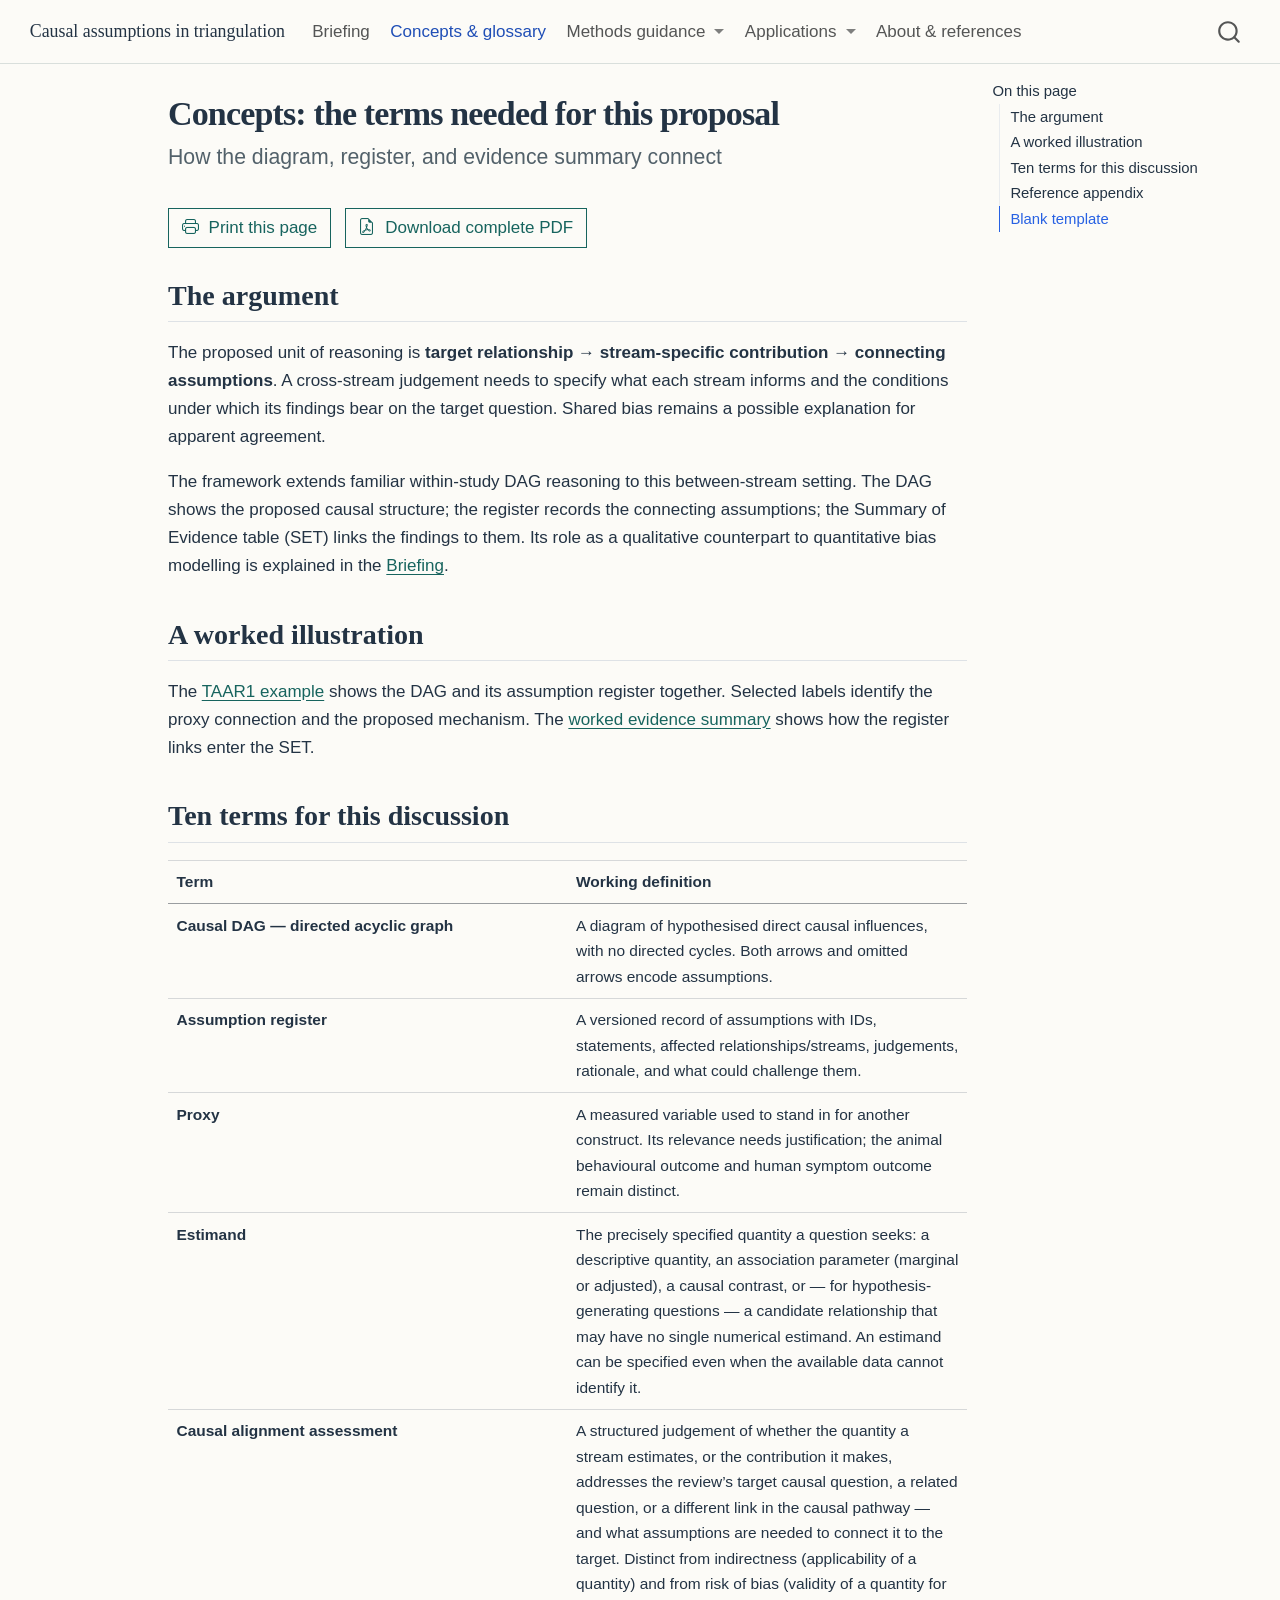
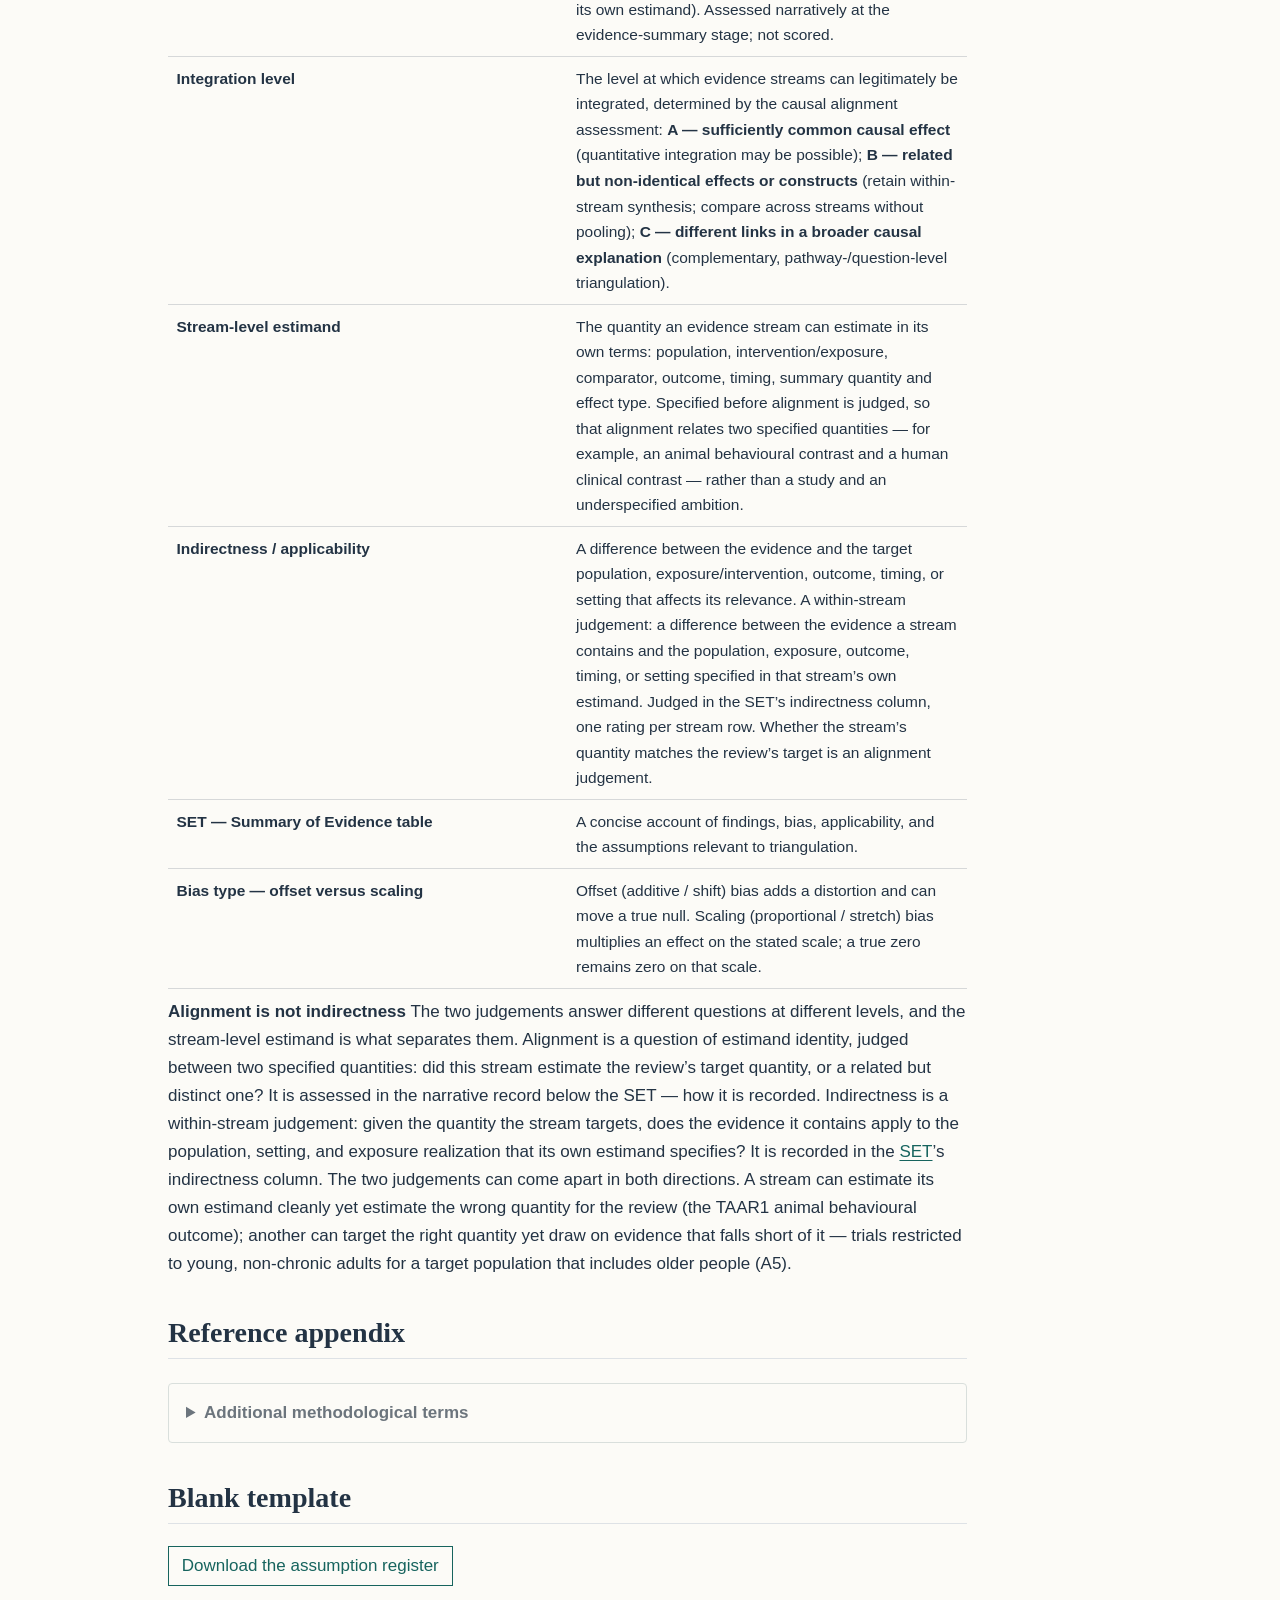
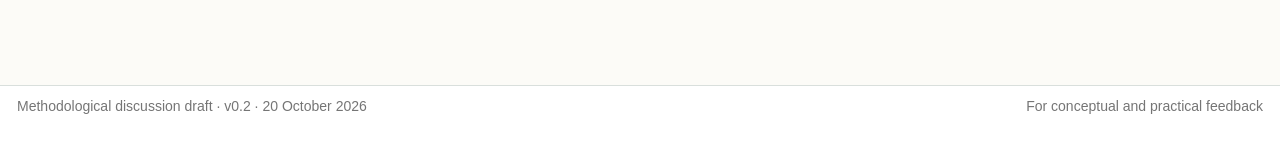
==== commit c1b7847a: "Publish framework updates and fix section links" ====
--- a/concepts.html
+++ b/concepts.html
@@ -102,21 +102,21 @@
 <span class="menu-text">Concepts &amp; glossary</span></a>
   </li>  
   <li class="nav-item dropdown ">
-    <a class="nav-link dropdown-toggle" href="#" id="nav-menu-three-proposals" role="link" data-bs-toggle="dropdown" aria-expanded="false">
- <span class="menu-text">Three proposals</span>
+    <a class="nav-link dropdown-toggle" href="#" id="nav-menu-methods-guidance" role="link" data-bs-toggle="dropdown" aria-expanded="false">
+ <span class="menu-text">Methods guidance</span>
     </a>
-    <ul class="dropdown-menu" aria-labelledby="nav-menu-three-proposals">    
+    <ul class="dropdown-menu" aria-labelledby="nav-menu-methods-guidance">    
         <li>
     <a class="dropdown-item" href="./protocol.html">
- <span class="dropdown-text">1 · Protocol templates</span></a>
+ <span class="dropdown-text">Protocol templates</span></a>
   </li>  
         <li>
     <a class="dropdown-item" href="./worksheet.html">
- <span class="dropdown-text">2 · Meeting worksheet</span></a>
+ <span class="dropdown-text">Triangulation Meeting worksheet</span></a>
   </li>  
         <li>
     <a class="dropdown-item" href="./reporting.html">
- <span class="dropdown-text">3 · Reporting and evidence summary</span></a>
+ <span class="dropdown-text">Reporting &amp; SET extension</span></a>
   </li>  
     </ul>
   </li>
@@ -244,7 +244,7 @@
 </tr>
 <tr class="even">
 <td><span id="term-indirectness"><strong>Indirectness / applicability</strong></span></td>
-<td>A difference between the evidence and the target population, exposure/intervention, outcome, timing, or setting that affects its relevance.</td>
+<td>A difference between the evidence and the target population, exposure/intervention, outcome, timing, or setting that affects its relevance. A within-stream judgement: a difference between the evidence a stream contains and the population, exposure, outcome, timing, or setting specified in that stream’s own estimand. Judged in the SET’s indirectness column, one rating per stream row. Whether the stream’s quantity matches the review’s target is an alignment judgement.</td>
 </tr>
 <tr class="odd">
 <td><span id="term-set"><strong>SET — Summary of Evidence table</strong></span></td>
@@ -256,7 +256,7 @@
 </tr>
 </tbody>
 </table>
-<p><strong>Alignment is not indirectness.</strong> <em>Indirectness</em> asks whether a stream’s estimate <strong>applies to</strong> the review’s target population, exposure, outcome or setting — a question of applicability of a quantity. <em>Alignment</em> asks whether the stream estimated the review’s <strong>target quantity at all</strong> — a question of what was estimated, connected to the target only through stated assumptions. A stream can be low in indirectness for its own estimand yet misaligned with the review target (the <a href="./taar1.html#taar1-a1">TAAR1 animal behavioural outcome</a>), or closely aligned in quantity yet indirect for the target population (a trial restricted to adults under 65). The Summary of Evidence table keeps the two judgements in their separate places: indirectness in its existing column, alignment in the narrative below the table.</p>
+<p><strong>Alignment is not indirectness</strong> The two judgements answer different questions at different levels, and the stream-level estimand is what separates them. Alignment is a question of estimand identity, judged between two specified quantities: did this stream estimate the review’s target quantity, or a related but distinct one? It is assessed in the narrative record below the SET — how it is recorded. Indirectness is a within-stream judgement: given the quantity the stream targets, does the evidence it contains apply to the population, setting, and exposure realization that its own estimand specifies? It is recorded in the <a href="#term-set">SET</a>’s indirectness column. The two judgements can come apart in both directions. A stream can estimate its own estimand cleanly yet estimate the wrong quantity for the review (the TAAR1 animal behavioural outcome); another can target the right quantity yet draw on evidence that falls short of it — trials restricted to young, non-chronic adults for a target population that includes older people (A5).</p>
 </section>
 <section id="reference-appendix" class="level2">
 <h2 class="anchored" data-anchor-id="reference-appendix">Reference appendix</h2>
@@ -347,7 +347,7 @@
 </tr>
 <tr class="even">
 <td><span id="term-indirectness-assumption"><strong>Indirectness assumption</strong></span></td>
-<td>A claim about the extent to which findings transfer to the target population, intervention/exposure, outcome, or setting.</td>
+<td>A claim about the extent to which findings transfer to the target population, intervention/exposure, or setting.</td>
 </tr>
 <tr class="odd">
 <td><span id="term-query"><strong>Target relationship / causal query</strong></span></td>
